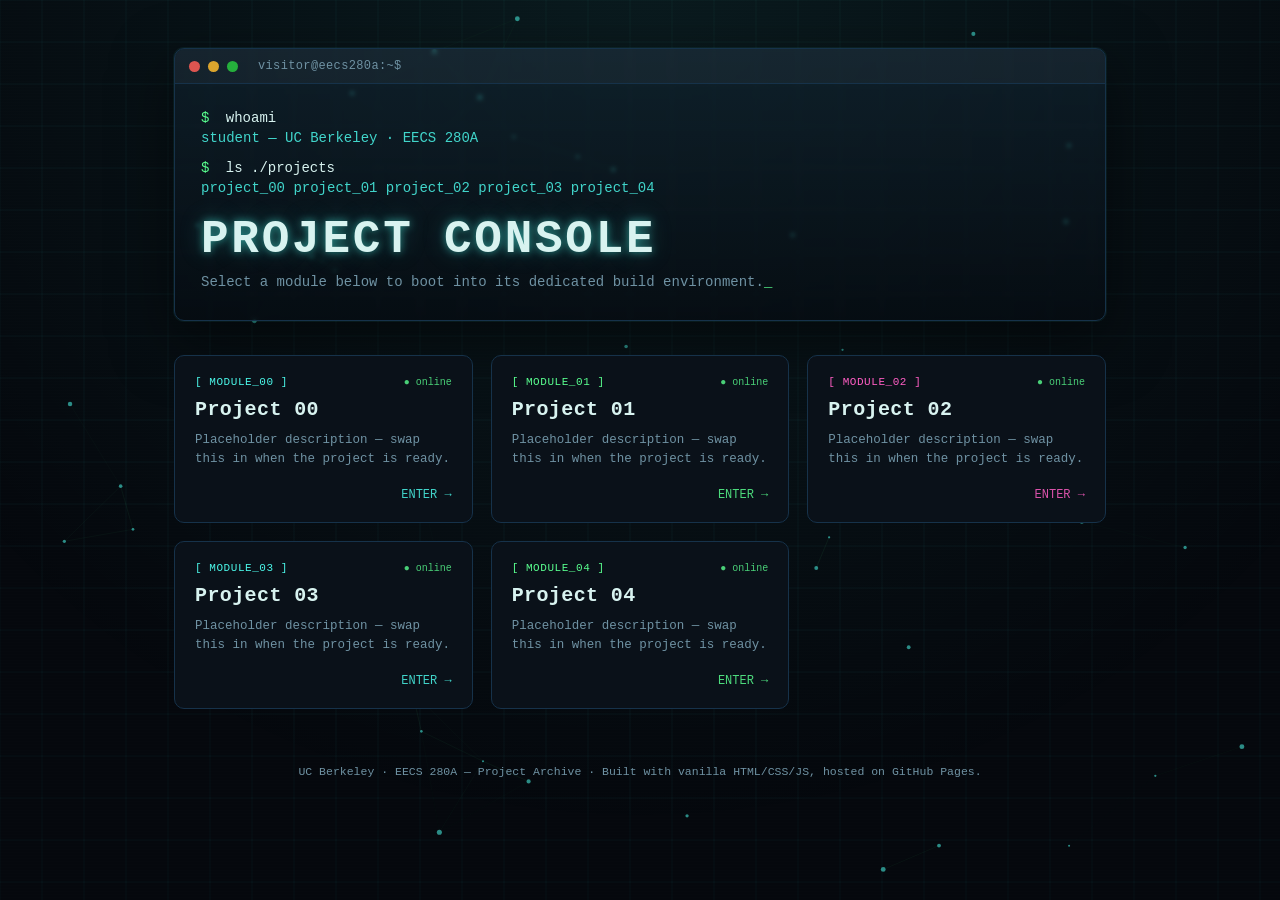
==== index.html @ e6dba57c "Add cyber-themed project console site with 5 isolated project pages - index.html + assets/home/: ter" ====
<!DOCTYPE html>
<html lang="en">
<head>
<meta charset="UTF-8">
<meta name="viewport" content="width=device-width, initial-scale=1.0">
<title>EECS280A // Project Console</title>
<link rel="icon" href="data:image/svg+xml,<svg xmlns=%22http://www.w3.org/2000/svg%22 viewBox=%220 0 100 100%22><text y=%22.9em%22 font-size=%2290%22>🖥️</text></svg>">
<link rel="stylesheet" href="assets/home/style.css">
</head>
<body>
  <canvas id="grid-bg"></canvas>

  <div class="scanlines"></div>

  <main class="wrap">
    <header class="term-header">
      <div class="term-bar">
        <span class="dot red"></span><span class="dot yellow"></span><span class="dot green"></span>
        <span class="term-title">visitor@eecs280a:~$</span>
      </div>
      <div class="term-body">
        <p class="line"><span class="prompt">$</span> whoami</p>
        <p class="out">student — UC Berkeley · EECS 280A</p>
        <p class="line"><span class="prompt">$</span> ls ./projects</p>
        <p class="out">project_00  project_01  project_02  project_03  project_04</p>
        <h1 class="glitch" data-text="PROJECT CONSOLE">PROJECT CONSOLE</h1>
        <p class="subtitle">Select a module below to boot into its dedicated build environment.<span class="cursor">_</span></p>
      </div>
    </header>

    <section class="grid" aria-label="Project selection">
      <a class="panel" href="projects/project0/index.html" style="--i:0">
        <div class="panel-head">
          <span class="tag">[ MODULE_00 ]</span>
          <span class="status">● online</span>
        </div>
        <h2>Project 00</h2>
        <p class="desc">Placeholder description — swap this in when the project is ready.</p>
        <span class="enter">ENTER →</span>
      </a>

      <a class="panel" href="projects/project1/index.html" style="--i:1">
        <div class="panel-head">
          <span class="tag">[ MODULE_01 ]</span>
          <span class="status">● online</span>
        </div>
        <h2>Project 01</h2>
        <p class="desc">Placeholder description — swap this in when the project is ready.</p>
        <span class="enter">ENTER →</span>
      </a>

      <a class="panel" href="projects/project2/index.html" style="--i:2">
        <div class="panel-head">
          <span class="tag">[ MODULE_02 ]</span>
          <span class="status">● online</span>
        </div>
        <h2>Project 02</h2>
        <p class="desc">Placeholder description — swap this in when the project is ready.</p>
        <span class="enter">ENTER →</span>
      </a>

      <a class="panel" href="projects/project3/index.html" style="--i:3">
        <div class="panel-head">
          <span class="tag">[ MODULE_03 ]</span>
          <span class="status">● online</span>
        </div>
        <h2>Project 03</h2>
        <p class="desc">Placeholder description — swap this in when the project is ready.</p>
        <span class="enter">ENTER →</span>
      </a>

      <a class="panel" href="projects/project4/index.html" style="--i:4">
        <div class="panel-head">
          <span class="tag">[ MODULE_04 ]</span>
          <span class="status">● online</span>
        </div>
        <h2>Project 04</h2>
        <p class="desc">Placeholder description — swap this in when the project is ready.</p>
        <span class="enter">ENTER →</span>
      </a>
    </section>

    <footer class="foot">
      <p>UC Berkeley · EECS 280A — Project Archive · Built with vanilla HTML/CSS/JS, hosted on GitHub Pages.</p>
    </footer>
  </main>

  <script src="assets/home/script.js"></script>
</body>
</html>
---- assets/home/style.css ----
/* =========================================================
   Home page styling — scoped to index.html only.
   Do not import this file from /projects/* pages.
   ========================================================= */

:root {
  --bg: #05080d;
  --bg-panel: #0a1119;
  --line: #16324a;
  --cyan: #4bf7e9;
  --green: #59ff8f;
  --magenta: #ff5ec4;
  --text: #d8f3f0;
  --text-dim: #6f92a3;
  --font-mono: "SFMono-Regular", Consolas, "Liberation Mono", Menlo, Courier, monospace;
}

* { box-sizing: border-box; }

html, body {
  margin: 0;
  padding: 0;
  background: var(--bg);
  color: var(--text);
  font-family: var(--font-mono);
  min-height: 100%;
  overflow-x: hidden;
}

#grid-bg {
  position: fixed;
  inset: 0;
  width: 100%;
  height: 100%;
  z-index: 0;
  display: block;
}

.scanlines {
  position: fixed;
  inset: 0;
  pointer-events: none;
  z-index: 1;
  background: repeating-linear-gradient(
    to bottom,
    rgba(255, 255, 255, 0.02) 0px,
    rgba(255, 255, 255, 0.02) 1px,
    transparent 1px,
    transparent 3px
  );
  mix-blend-mode: overlay;
}

.wrap {
  position: relative;
  z-index: 2;
  max-width: 980px;
  margin: 0 auto;
  padding: 48px 24px 80px;
}

/* ---------- Terminal header ---------- */

.term-header {
  border: 1px solid var(--line);
  border-radius: 10px;
  background: linear-gradient(180deg, rgba(20, 40, 55, 0.55), rgba(6, 12, 18, 0.75));
  box-shadow: 0 0 0 1px rgba(75, 247, 233, 0.06), 0 20px 60px rgba(0, 0, 0, 0.5);
  overflow: hidden;
  backdrop-filter: blur(2px);
}

.term-bar {
  display: flex;
  align-items: center;
  gap: 8px;
  padding: 10px 14px;
  background: rgba(255, 255, 255, 0.03);
  border-bottom: 1px solid var(--line);
}

.dot { width: 11px; height: 11px; border-radius: 50%; display: inline-block; opacity: 0.85; }
.dot.red { background: #ff5f57; }
.dot.yellow { background: #febc2e; }
.dot.green { background: #28c840; }

.term-title {
  margin-left: 12px;
  font-size: 12px;
  color: var(--text-dim);
  letter-spacing: 0.03em;
}

.term-body {
  padding: 22px 26px 30px;
}

.line { margin: 4px 0; font-size: 14px; color: var(--text); }
.prompt { color: var(--green); margin-right: 8px; }
.out { margin: 2px 0 14px; font-size: 14px; color: var(--cyan); opacity: 0.85; }

h1.glitch {
  font-size: clamp(28px, 5vw, 46px);
  letter-spacing: 0.06em;
  margin: 18px 0 8px;
  color: var(--text);
  text-shadow:
    0 0 8px rgba(75, 247, 233, 0.55),
    0 0 24px rgba(75, 247, 233, 0.25);
  position: relative;
}

.subtitle {
  color: var(--text-dim);
  font-size: 14px;
  margin: 0;
}

.cursor {
  display: inline-block;
  color: var(--green);
  animation: blink 1.1s steps(1) infinite;
}

@keyframes blink {
  50% { opacity: 0; }
}

/* ---------- Project grid ---------- */

.grid {
  display: grid;
  grid-template-columns: repeat(auto-fit, minmax(220px, 1fr));
  gap: 18px;
  margin-top: 34px;
}

.panel {
  --accent: var(--cyan);
  position: relative;
  display: flex;
  flex-direction: column;
  gap: 10px;
  padding: 20px;
  min-height: 168px;
  text-decoration: none;
  color: var(--text);
  background: var(--bg-panel);
  border: 1px solid var(--line);
  border-radius: 10px;
  overflow: hidden;
  transition: transform 0.18s ease, border-color 0.18s ease, box-shadow 0.18s ease;
  opacity: 0;
  transform: translateY(10px);
  animation: rise 0.5s ease forwards;
  animation-delay: calc(var(--i, 0) * 0.07s);
}

.grid .panel:nth-child(5n+1) { --accent: var(--cyan); }
.grid .panel:nth-child(5n+2) { --accent: var(--green); }
.grid .panel:nth-child(5n+3) { --accent: var(--magenta); }
.grid .panel:nth-child(5n+4) { --accent: var(--cyan); }
.grid .panel:nth-child(5n+5) { --accent: var(--green); }

@keyframes rise {
  to { opacity: 1; transform: translateY(0); }
}

.panel::before {
  content: "";
  position: absolute;
  inset: 0;
  background: linear-gradient(135deg, color-mix(in srgb, var(--accent) 12%, transparent), transparent 60%);
  opacity: 0;
  transition: opacity 0.18s ease;
}

.panel:hover,
.panel:focus-visible {
  border-color: var(--accent);
  transform: translateY(-3px);
  box-shadow: 0 0 0 1px color-mix(in srgb, var(--accent) 40%, transparent), 0 14px 34px rgba(0, 0, 0, 0.5), 0 0 24px color-mix(in srgb, var(--accent) 30%, transparent);
}

.panel:hover::before,
.panel:focus-visible::before {
  opacity: 1;
}

.panel-head {
  display: flex;
  align-items: center;
  justify-content: space-between;
  font-size: 11px;
}

.tag {
  color: var(--accent);
  letter-spacing: 0.05em;
}

.status {
  color: var(--green);
  font-size: 10px;
  opacity: 0.8;
}

.panel h2 {
  margin: 0;
  font-size: 20px;
  letter-spacing: 0.02em;
}

.panel .desc {
  margin: 0;
  font-size: 12.5px;
  line-height: 1.5;
  color: var(--text-dim);
  flex: 1;
}

.panel .enter {
  align-self: flex-end;
  font-size: 12px;
  color: var(--accent);
  opacity: 0.85;
}

/* ---------- Footer ---------- */

.foot {
  margin-top: 56px;
  text-align: center;
  font-size: 11.5px;
  color: var(--text-dim);
}

@media (max-width: 520px) {
  .term-body { padding: 18px; }
  h1.glitch { font-size: 26px; }
}
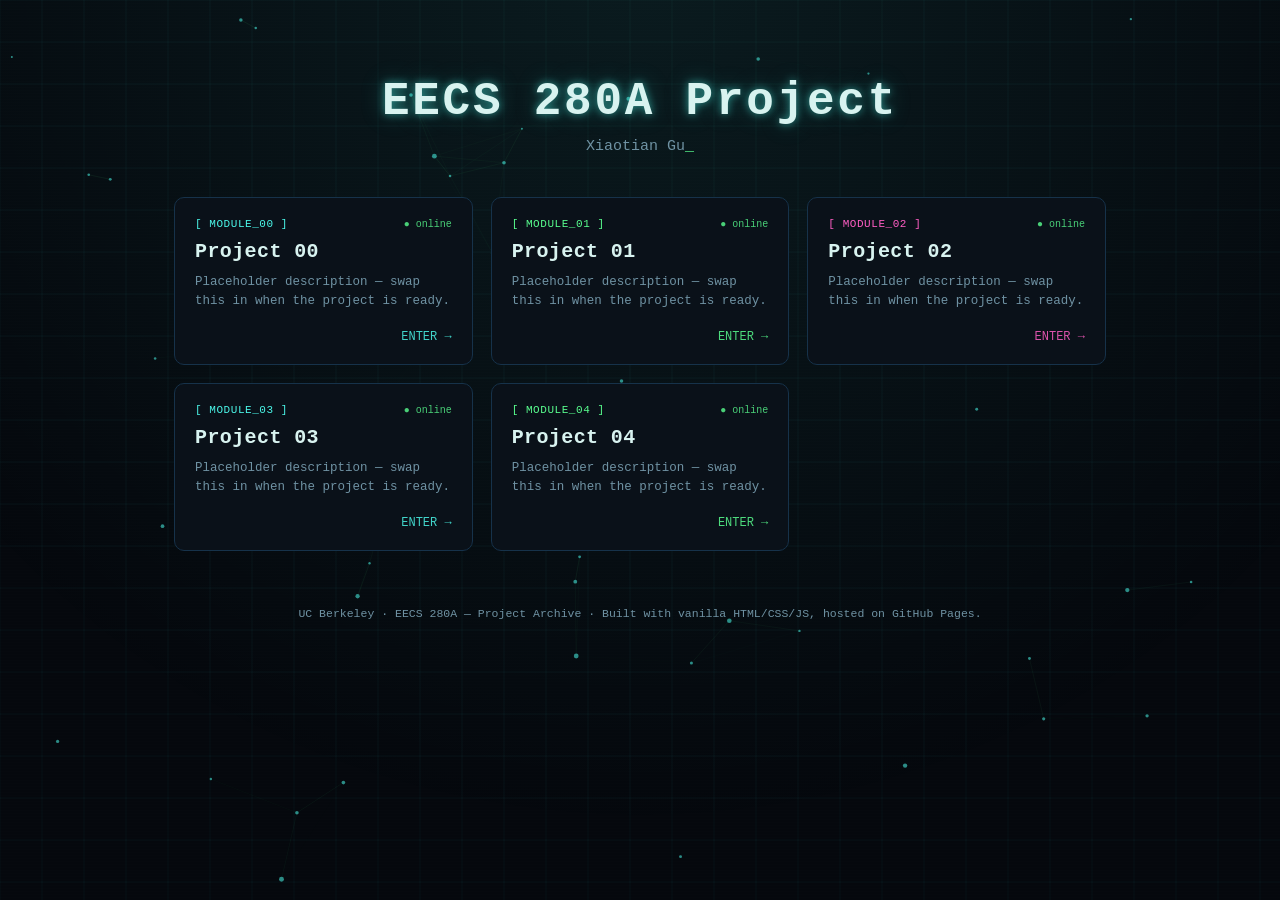
==== commit 56db53dc: "Simplify home page header Replace the fake-terminal whoami/ls block with a plain centered title ("EE" ====
--- a/index.html
+++ b/index.html
@@ -13,19 +13,9 @@
   <div class="scanlines"></div>
 
   <main class="wrap">
-    <header class="term-header">
-      <div class="term-bar">
-        <span class="dot red"></span><span class="dot yellow"></span><span class="dot green"></span>
-        <span class="term-title">visitor@eecs280a:~$</span>
-      </div>
-      <div class="term-body">
-        <p class="line"><span class="prompt">$</span> whoami</p>
-        <p class="out">student — UC Berkeley · EECS 280A</p>
-        <p class="line"><span class="prompt">$</span> ls ./projects</p>
-        <p class="out">project_00  project_01  project_02  project_03  project_04</p>
-        <h1 class="glitch" data-text="PROJECT CONSOLE">PROJECT CONSOLE</h1>
-        <p class="subtitle">Select a module below to boot into its dedicated build environment.<span class="cursor">_</span></p>
-      </div>
+    <header class="simple-header">
+      <h1 class="glitch" data-text="EECS 280A Project">EECS 280A Project</h1>
+      <p class="subtitle">Xiaotian Gu<span class="cursor">_</span></p>
     </header>
 
     <section class="grid" aria-label="Project selection">
--- a/assets/home/style.css
+++ b/assets/home/style.css
@@ -59,50 +59,17 @@
   padding: 48px 24px 80px;
 }
 
-/* ---------- Terminal header ---------- */
-
-.term-header {
-  border: 1px solid var(--line);
-  border-radius: 10px;
-  background: linear-gradient(180deg, rgba(20, 40, 55, 0.55), rgba(6, 12, 18, 0.75));
-  box-shadow: 0 0 0 1px rgba(75, 247, 233, 0.06), 0 20px 60px rgba(0, 0, 0, 0.5);
-  overflow: hidden;
-  backdrop-filter: blur(2px);
-}
-
-.term-bar {
-  display: flex;
-  align-items: center;
-  gap: 8px;
-  padding: 10px 14px;
-  background: rgba(255, 255, 255, 0.03);
-  border-bottom: 1px solid var(--line);
-}
-
-.dot { width: 11px; height: 11px; border-radius: 50%; display: inline-block; opacity: 0.85; }
-.dot.red { background: #ff5f57; }
-.dot.yellow { background: #febc2e; }
-.dot.green { background: #28c840; }
-
-.term-title {
-  margin-left: 12px;
-  font-size: 12px;
-  color: var(--text-dim);
-  letter-spacing: 0.03em;
-}
-
-.term-body {
-  padding: 22px 26px 30px;
-}
-
-.line { margin: 4px 0; font-size: 14px; color: var(--text); }
-.prompt { color: var(--green); margin-right: 8px; }
-.out { margin: 2px 0 14px; font-size: 14px; color: var(--cyan); opacity: 0.85; }
+/* ---------- Simple header ---------- */
+
+.simple-header {
+  padding: 28px 4px 8px;
+  text-align: center;
+}
 
 h1.glitch {
   font-size: clamp(28px, 5vw, 46px);
   letter-spacing: 0.06em;
-  margin: 18px 0 8px;
+  margin: 0 0 10px;
   color: var(--text);
   text-shadow:
     0 0 8px rgba(75, 247, 233, 0.55),
@@ -112,7 +79,7 @@
 
 .subtitle {
   color: var(--text-dim);
-  font-size: 14px;
+  font-size: 15px;
   margin: 0;
 }
 
@@ -236,6 +203,6 @@
 }
 
 @media (max-width: 520px) {
-  .term-body { padding: 18px; }
+  .simple-header { padding: 18px 4px 4px; }
   h1.glitch { font-size: 26px; }
 }
